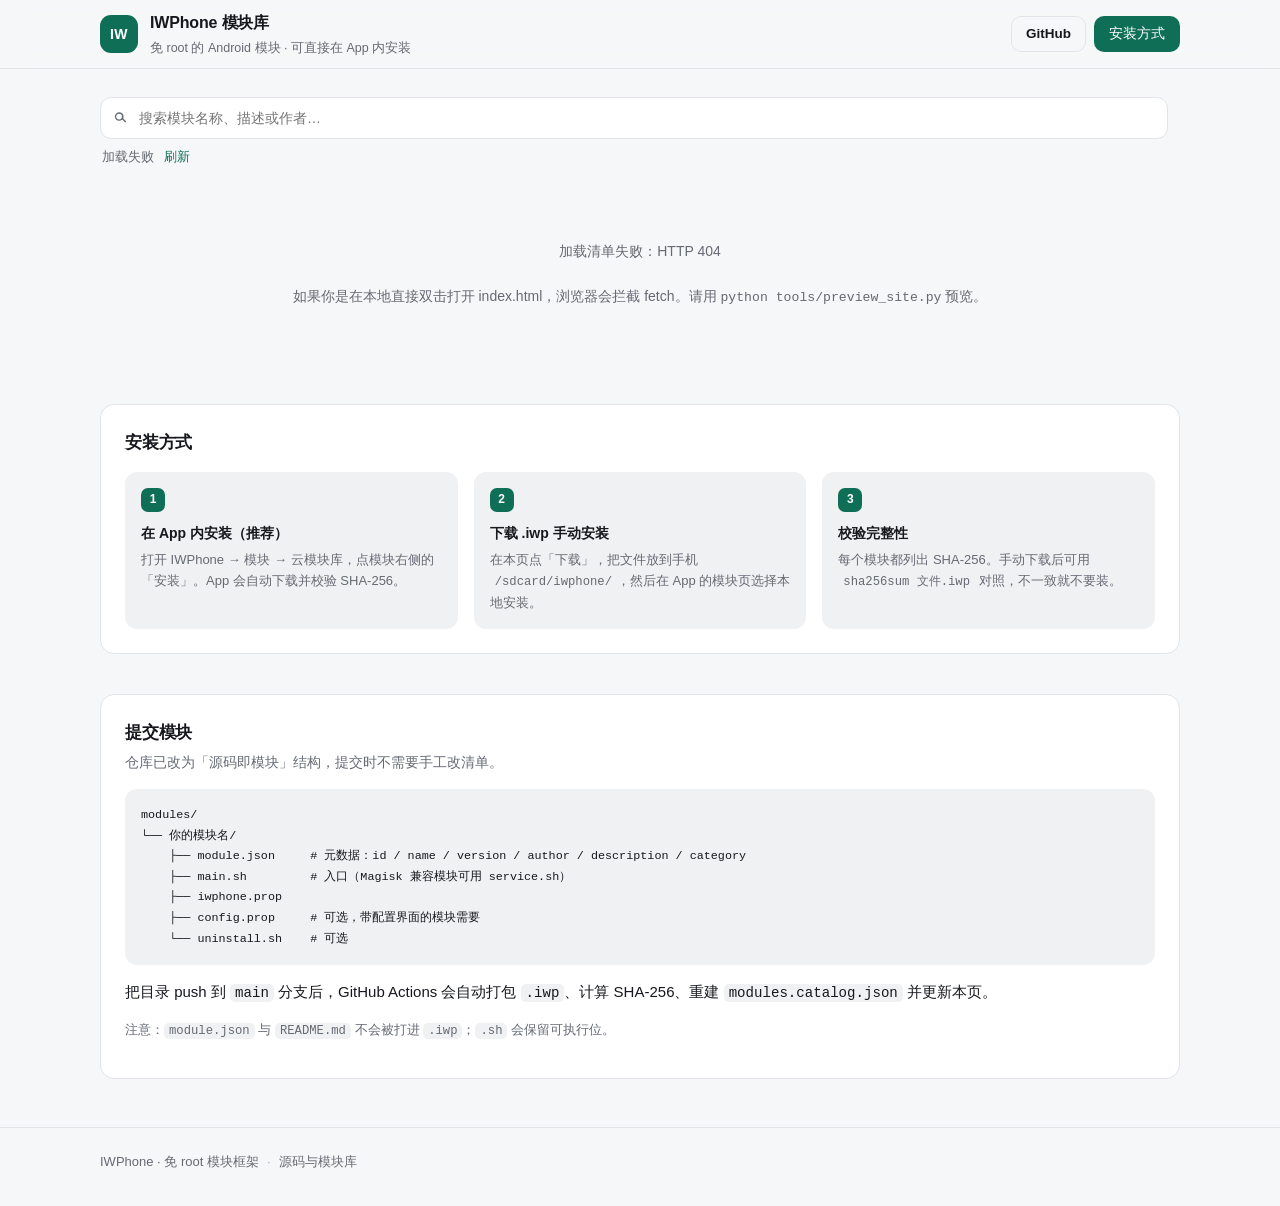
==== site/index.html @ dd9a0d45 "feat: 模块仓库改为源码即模块 + 自动构建 + 模块库网页 模块不再手工维护清单，modules/<id>/ 成为唯一事实来源：  - modules/<id>/module.json + 脚本" ====
<!DOCTYPE html>
<html lang="zh-CN">
<head>
<meta charset="UTF-8">
<meta name="viewport" content="width=device-width, initial-scale=1">
<title>IWPhone 模块库</title>
<meta name="description" content="IWPhone 免 root 模块库：浏览、搜索、下载 .iwp 模块。">
<link rel="stylesheet" href="assets/style.css">
</head>
<body>

<header class="site-header">
  <div class="wrap">
    <div class="brand">
      <div class="logo">IW</div>
      <div class="brand-text">
        <h1>IWPhone 模块库</h1>
        <p>免 root 的 Android 模块 · 可直接在 App 内安装</p>
      </div>
    </div>
    <nav class="header-actions">
      <a class="btn ghost" href="https://github.com/haothtrteen/IwphoneModules" target="_blank" rel="noopener">GitHub</a>
      <a class="btn primary" href="#install">安装方式</a>
    </nav>
  </div>
</header>

<main class="wrap">

  <section class="toolbar" aria-label="筛选与搜索">
    <div class="search-box">
      <svg viewBox="0 0 24 24" aria-hidden="true"><path d="M10 4a6 6 0 104.47 10.03l4.25 4.25 1.41-1.41-4.25-4.25A6 6 0 0010 4zm0 2a4 4 0 110 8 4 4 0 010-8z"/></svg>
      <input id="q" type="search" placeholder="搜索模块名称、描述或作者…" autocomplete="off" aria-label="搜索模块">
    </div>
    <div id="chips" class="chips" role="group" aria-label="分类筛选"></div>
  </section>

  <section class="meta-line">
    <span id="stat">正在加载模块清单…</span>
    <button id="reload" class="link-btn" type="button">刷新</button>
  </section>

  <section id="grid" class="grid" aria-live="polite"></section>

  <section id="install" class="panel">
    <h2>安装方式</h2>
    <div class="steps">
      <article class="step">
        <div class="step-no">1</div>
        <h3>在 App 内安装（推荐）</h3>
        <p>打开 IWPhone → 模块 → 云模块库，点模块右侧的「安装」。App 会自动下载并校验 SHA-256。</p>
      </article>
      <article class="step">
        <div class="step-no">2</div>
        <h3>下载 .iwp 手动安装</h3>
        <p>在本页点「下载」，把文件放到手机 <code>/sdcard/iwphone/</code>，然后在 App 的模块页选择本地安装。</p>
      </article>
      <article class="step">
        <div class="step-no">3</div>
        <h3>校验完整性</h3>
        <p>每个模块都列出 SHA-256。手动下载后可用 <code>sha256sum 文件.iwp</code> 对照，不一致就不要装。</p>
      </article>
    </div>
  </section>

  <section id="submit" class="panel">
    <h2>提交模块</h2>
    <p class="panel-lead">仓库已改为「源码即模块」结构，提交时不需要手工改清单。</p>
    <pre class="code"><code>modules/
└── 你的模块名/
    ├── module.json     # 元数据：id / name / version / author / description / category
    ├── main.sh         # 入口（Magisk 兼容模块可用 service.sh）
    ├── iwphone.prop
    ├── config.prop     # 可选，带配置界面的模块需要
    └── uninstall.sh    # 可选</code></pre>
    <p>把目录 push 到 <code>main</code> 分支后，GitHub Actions 会自动打包 <code>.iwp</code>、计算 SHA-256、重建
      <code>modules.catalog.json</code> 并更新本页。</p>
    <p class="muted">注意：<code>module.json</code> 与 <code>README.md</code> 不会被打进 <code>.iwp</code>；<code>.sh</code> 会保留可执行位。</p>
  </section>

</main>

<footer class="site-footer">
  <div class="wrap">
    <span>IWPhone · 免 root 模块框架</span>
    <span class="dot">·</span>
    <a href="https://github.com/haothtrteen/IwphoneModules" target="_blank" rel="noopener">源码与模块库</a>
  </div>
</footer>

<template id="card-tpl">
  <article class="card">
    <div class="card-top">
      <div class="badge" data-icon></div>
      <div class="card-title">
        <h3 data-name></h3>
        <span class="ver" data-ver></span>
      </div>
    </div>
    <p class="desc" data-desc></p>
    <div class="card-meta">
      <span data-size></span>
      <span class="sep">·</span>
      <span data-author></span>
    </div>
    <div class="card-actions">
      <a class="btn primary sm" data-download download>下载</a>
      <button class="btn ghost sm" type="button" data-detail>详情</button>
    </div>
    <div class="detail" hidden>
      <dl>
        <dt>模块 ID</dt><dd data-id></dd>
        <dt>分类</dt><dd data-cat></dd>
        <dt>大小</dt><dd data-size2></dd>
        <dt>SHA-256</dt><dd class="hash" data-sha></dd>
      </dl>
      <p class="hint">在 App 内安装时会自动校验 SHA-256；手动安装可用 sha256sum 对照。</p>
    </div>
  </article>
</template>

<script src="assets/app.js"></script>
</body>
</html>
---- site/assets/style.css ----
:root {
  --bg: #f6f7f8;
  --surface: #ffffff;
  --surface-2: #f0f1f3;
  --text: #16181d;
  --muted: #656a73;
  --border: #e2e4e9;
  --accent: #0f6e56;
  --accent-fg: #ffffff;
  --accent-soft: #e1f5ee;
  --shadow: 0 1px 2px rgba(16, 24, 40, .05), 0 8px 24px rgba(16, 24, 40, .06);
  --radius: 14px;
}

@media (prefers-color-scheme: dark) {
  :root {
    --bg: #0e1014;
    --surface: #161a21;
    --surface-2: #1c212a;
    --text: #e9eaee;
    --muted: #9aa0aa;
    --border: #262c36;
    --accent: #3ddc97;
    --accent-fg: #06231a;
    --accent-soft: #123227;
    --shadow: 0 1px 2px rgba(0, 0, 0, .4), 0 8px 28px rgba(0, 0, 0, .35);
  }
}

* { box-sizing: border-box; }

html { scroll-behavior: smooth; }

body {
  margin: 0;
  background: var(--bg);
  color: var(--text);
  font: 15px/1.6 -apple-system, BlinkMacSystemFont, "Segoe UI", "PingFang SC",
        "Hiragino Sans GB", "Microsoft YaHei", sans-serif;
  -webkit-font-smoothing: antialiased;
}

.wrap {
  max-width: 1120px;
  margin: 0 auto;
  padding: 0 20px;
}

/* ---------- header ---------- */

.site-header {
  position: sticky;
  top: 0;
  z-index: 20;
  background: color-mix(in srgb, var(--bg) 88%, transparent);
  backdrop-filter: blur(10px);
  border-bottom: 1px solid var(--border);
}

.site-header .wrap {
  display: flex;
  align-items: center;
  justify-content: space-between;
  gap: 16px;
  height: 68px;
}

.brand { display: flex; align-items: center; gap: 12px; min-width: 0; }

.logo {
  flex: none;
  width: 38px;
  height: 38px;
  border-radius: 11px;
  background: var(--accent);
  color: var(--accent-fg);
  display: grid;
  place-items: center;
  font-weight: 700;
  font-size: 14px;
  letter-spacing: .5px;
}

.brand-text h1 {
  margin: 0;
  font-size: 16px;
  font-weight: 650;
  letter-spacing: -.01em;
}

.brand-text p {
  margin: 2px 0 0;
  font-size: 12.5px;
  color: var(--muted);
  white-space: nowrap;
  overflow: hidden;
  text-overflow: ellipsis;
}

.header-actions { display: flex; gap: 8px; flex: none; }

/* ---------- buttons ---------- */

.btn {
  display: inline-flex;
  align-items: center;
  justify-content: center;
  gap: 6px;
  height: 36px;
  padding: 0 14px;
  border-radius: 10px;
  border: 1px solid transparent;
  font-size: 13.5px;
  font-weight: 550;
  text-decoration: none;
  cursor: pointer;
  transition: background .15s, border-color .15s, transform .05s;
  white-space: nowrap;
}

.btn:active { transform: translateY(1px); }

.btn.primary {
  background: var(--accent);
  color: var(--accent-fg);
}

.btn.primary:hover { filter: brightness(1.08); }

.btn.ghost {
  background: transparent;
  color: var(--text);
  border-color: var(--border);
}

.btn.ghost:hover { background: var(--surface-2); }

.btn.sm { height: 32px; padding: 0 12px; font-size: 13px; }

/* ---------- toolbar ---------- */

.toolbar {
  display: flex;
  flex-wrap: wrap;
  gap: 12px;
  align-items: center;
  margin: 28px 0 8px;
}

.search-box {
  position: relative;
  flex: 1 1 280px;
  min-width: 220px;
}

.search-box svg {
  position: absolute;
  left: 12px;
  top: 50%;
  width: 17px;
  height: 17px;
  transform: translateY(-50%);
  fill: var(--muted);
  pointer-events: none;
}

.search-box input {
  width: 100%;
  height: 42px;
  padding: 0 14px 0 38px;
  border-radius: 11px;
  border: 1px solid var(--border);
  background: var(--surface);
  color: var(--text);
  font-size: 14px;
  outline: none;
  transition: border-color .15s, box-shadow .15s;
}

.search-box input:focus {
  border-color: var(--accent);
  box-shadow: 0 0 0 3px color-mix(in srgb, var(--accent) 18%, transparent);
}

.chips { display: flex; flex-wrap: wrap; gap: 7px; }

.chip {
  height: 32px;
  padding: 0 13px;
  border-radius: 999px;
  border: 1px solid var(--border);
  background: var(--surface);
  color: var(--muted);
  font-size: 13px;
  cursor: pointer;
  transition: all .15s;
}

.chip:hover { color: var(--text); border-color: var(--muted); }

.chip[aria-pressed="true"] {
  background: var(--accent-soft);
  border-color: transparent;
  color: var(--accent);
  font-weight: 600;
}

/* ---------- meta ---------- */

.meta-line {
  display: flex;
  align-items: center;
  gap: 10px;
  margin: 6px 2px 16px;
  font-size: 13px;
  color: var(--muted);
}

.link-btn {
  border: 0;
  background: none;
  padding: 0;
  color: var(--accent);
  font: inherit;
  cursor: pointer;
}

.link-btn:hover { text-decoration: underline; }

/* ---------- grid / cards ---------- */

.grid {
  display: grid;
  grid-template-columns: repeat(auto-fill, minmax(300px, 1fr));
  gap: 14px;
}

.card {
  background: var(--surface);
  border: 1px solid var(--border);
  border-radius: var(--radius);
  padding: 16px;
  display: flex;
  flex-direction: column;
  box-shadow: var(--shadow);
  transition: border-color .15s, transform .15s;
}

.card:hover { border-color: color-mix(in srgb, var(--accent) 45%, var(--border)); }

.card-top { display: flex; gap: 11px; align-items: flex-start; }

.badge {
  flex: none;
  width: 40px;
  height: 40px;
  border-radius: 11px;
  display: grid;
  place-items: center;
  font-weight: 700;
  font-size: 15px;
  background: var(--accent-soft);
  color: var(--accent);
  text-transform: uppercase;
}

.card-title { min-width: 0; }

.card-title h3 {
  margin: 0;
  font-size: 15px;
  font-weight: 650;
  line-height: 1.35;
  letter-spacing: -.01em;
  overflow-wrap: anywhere;
}

.ver {
  display: inline-block;
  margin-top: 3px;
  font-size: 11.5px;
  color: var(--muted);
  font-variant-numeric: tabular-nums;
}

.desc {
  margin: 11px 0 0;
  font-size: 13.5px;
  line-height: 1.55;
  color: var(--muted);
  display: -webkit-box;
  -webkit-line-clamp: 3;
  -webkit-box-orient: vertical;
  overflow: hidden;
}

.card-meta {
  margin-top: 12px;
  font-size: 12.5px;
  color: var(--muted);
  font-variant-numeric: tabular-nums;
}

.sep { margin: 0 6px; opacity: .5; }

.card-actions {
  margin-top: 14px;
  display: flex;
  gap: 8px;
}

.card-actions .btn { flex: 1; }

.detail {
  margin-top: 14px;
  padding-top: 14px;
  border-top: 1px dashed var(--border);
}

.detail dl {
  display: grid;
  grid-template-columns: 76px 1fr;
  gap: 6px 10px;
  margin: 0;
  font-size: 12.5px;
}

.detail dt { color: var(--muted); }
.detail dd { margin: 0; overflow-wrap: anywhere; }

.hash {
  font-family: ui-monospace, SFMono-Regular, Menlo, Consolas, monospace;
  font-size: 11.5px;
  line-height: 1.5;
}

.hint {
  margin: 10px 0 0;
  font-size: 12px;
  color: var(--muted);
}

/* ---------- panels ---------- */

.panel {
  margin: 40px 0 0;
  padding: 24px;
  background: var(--surface);
  border: 1px solid var(--border);
  border-radius: var(--radius);
}

.panel h2 {
  margin: 0 0 4px;
  font-size: 17px;
  font-weight: 650;
  letter-spacing: -.01em;
}

.panel-lead { margin: 0 0 16px; color: var(--muted); font-size: 14px; }

.steps {
  display: grid;
  grid-template-columns: repeat(auto-fit, minmax(240px, 1fr));
  gap: 16px;
  margin-top: 16px;
}

.step {
  padding: 16px;
  background: var(--surface-2);
  border-radius: 12px;
}

.step-no {
  width: 24px;
  height: 24px;
  border-radius: 7px;
  background: var(--accent);
  color: var(--accent-fg);
  display: grid;
  place-items: center;
  font-size: 12px;
  font-weight: 700;
  margin-bottom: 10px;
}

.step h3 { margin: 0 0 6px; font-size: 14px; font-weight: 620; }
.step p { margin: 0; font-size: 13px; color: var(--muted); line-height: 1.6; }

.code {
  margin: 14px 0;
  padding: 16px;
  background: var(--surface-2);
  border-radius: 12px;
  overflow-x: auto;
  font-size: 12.5px;
  line-height: 1.65;
}

code {
  font-family: ui-monospace, SFMono-Regular, Menlo, Consolas, monospace;
  font-size: .94em;
}

.panel p code {
  padding: 1px 5px;
  background: var(--surface-2);
  border-radius: 5px;
}

.muted { color: var(--muted); font-size: 13px; }

/* ---------- footer ---------- */

.site-footer {
  margin-top: 48px;
  padding: 24px 0 36px;
  border-top: 1px solid var(--border);
  font-size: 13px;
  color: var(--muted);
}

.site-footer .wrap { display: flex; gap: 8px; flex-wrap: wrap; }
.site-footer a { color: var(--muted); text-decoration: none; }
.site-footer a:hover { color: var(--accent); }
.dot { opacity: .5; }

/* ---------- states ---------- */

.empty {
  grid-column: 1 / -1;
  padding: 56px 20px;
  text-align: center;
  color: var(--muted);
  font-size: 14px;
}

.skeleton {
  height: 196px;
  border-radius: var(--radius);
  background: linear-gradient(90deg, var(--surface), var(--surface-2), var(--surface));
  background-size: 200% 100%;
  animation: shimmer 1.2s infinite;
  border: 1px solid var(--border);
}

@keyframes shimmer {
  0% { background-position: 200% 0; }
  100% { background-position: -200% 0; }
}

@media (max-width: 640px) {
  .site-header .wrap { height: auto; padding: 12px 20px; flex-wrap: wrap; }
  .brand-text p { white-space: normal; }
  .header-actions { width: 100%; }
  .header-actions .btn { flex: 1; }
  .toolbar { margin-top: 18px; }
  .panel { padding: 18px; }
}
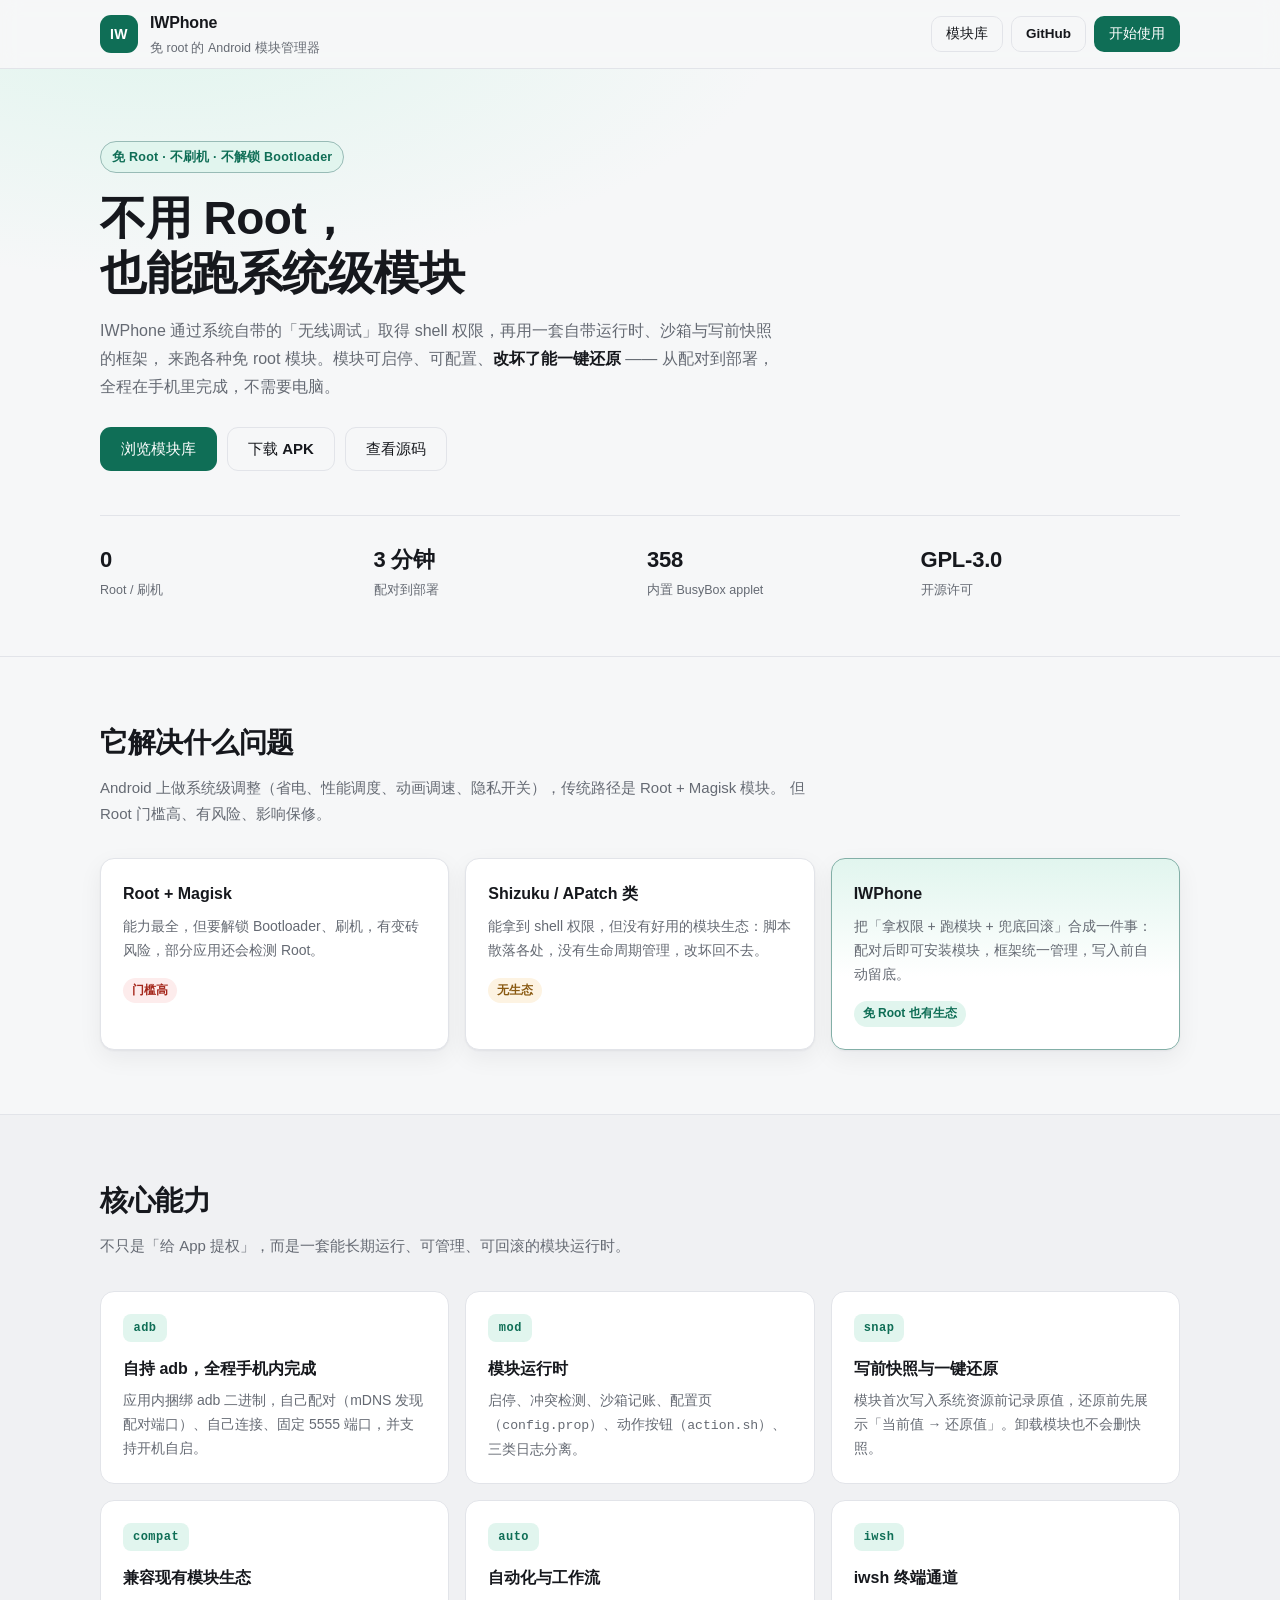
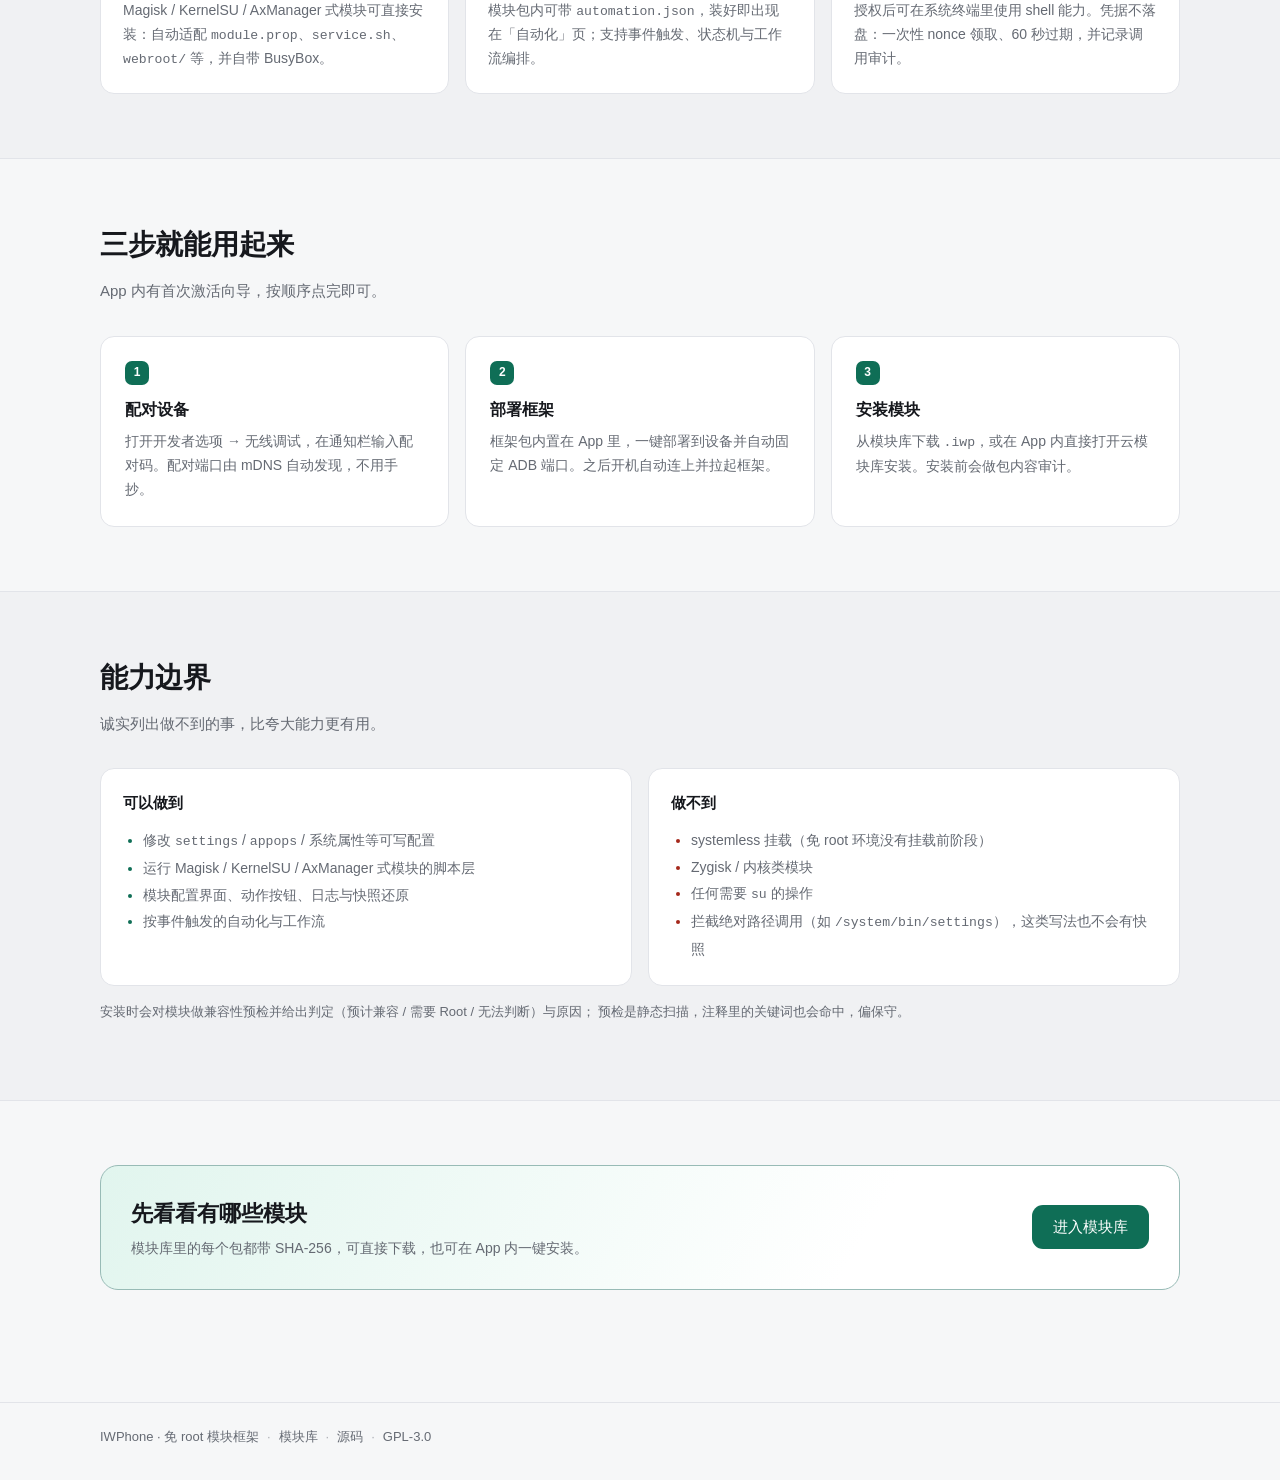
==== commit a3ec8c14: "feat(site): 站点根改为项目介绍页，模块库拆到 /modules.html - index.html 重写为介绍页：hero、问题与做法对比、核心能力、三步上手、   能力边界与底部 CTA" ====
--- a/site/index.html
+++ b/site/index.html
@@ -3,79 +3,196 @@
 <head>
 <meta charset="UTF-8">
 <meta name="viewport" content="width=device-width, initial-scale=1">
-<title>IWPhone 模块库</title>
-<meta name="description" content="IWPhone 免 root 模块库：浏览、搜索、下载 .iwp 模块。">
+<title>IWPhone · 免 root 的 Android 模块管理器</title>
+<meta name="description" content="IWPhone：不用 Root、不刷机，通过系统自带的无线调试取得 shell 权限，运行可管理、可回滚的 Android 模块。">
 <link rel="stylesheet" href="assets/style.css">
 </head>
 <body>
 
 <header class="site-header">
   <div class="wrap">
-    <div class="brand">
+    <a class="brand" href="index.html">
       <div class="logo">IW</div>
       <div class="brand-text">
-        <h1>IWPhone 模块库</h1>
-        <p>免 root 的 Android 模块 · 可直接在 App 内安装</p>
-      </div>
-    </div>
+        <h1>IWPhone</h1>
+        <p>免 root 的 Android 模块管理器</p>
+      </div>
+    </a>
     <nav class="header-actions">
+      <a class="btn ghost" href="modules.html">模块库</a>
       <a class="btn ghost" href="https://github.com/haothtrteen/IwphoneModules" target="_blank" rel="noopener">GitHub</a>
-      <a class="btn primary" href="#install">安装方式</a>
+      <a class="btn primary" href="#get-started">开始使用</a>
     </nav>
   </div>
 </header>
 
-<main class="wrap">
-
-  <section class="toolbar" aria-label="筛选与搜索">
-    <div class="search-box">
-      <svg viewBox="0 0 24 24" aria-hidden="true"><path d="M10 4a6 6 0 104.47 10.03l4.25 4.25 1.41-1.41-4.25-4.25A6 6 0 0010 4zm0 2a4 4 0 110 8 4 4 0 010-8z"/></svg>
-      <input id="q" type="search" placeholder="搜索模块名称、描述或作者…" autocomplete="off" aria-label="搜索模块">
-    </div>
-    <div id="chips" class="chips" role="group" aria-label="分类筛选"></div>
-  </section>
-
-  <section class="meta-line">
-    <span id="stat">正在加载模块清单…</span>
-    <button id="reload" class="link-btn" type="button">刷新</button>
-  </section>
-
-  <section id="grid" class="grid" aria-live="polite"></section>
-
-  <section id="install" class="panel">
-    <h2>安装方式</h2>
-    <div class="steps">
-      <article class="step">
-        <div class="step-no">1</div>
-        <h3>在 App 内安装（推荐）</h3>
-        <p>打开 IWPhone → 模块 → 云模块库，点模块右侧的「安装」。App 会自动下载并校验 SHA-256。</p>
-      </article>
-      <article class="step">
-        <div class="step-no">2</div>
-        <h3>下载 .iwp 手动安装</h3>
-        <p>在本页点「下载」，把文件放到手机 <code>/sdcard/iwphone/</code>，然后在 App 的模块页选择本地安装。</p>
-      </article>
-      <article class="step">
-        <div class="step-no">3</div>
-        <h3>校验完整性</h3>
-        <p>每个模块都列出 SHA-256。手动下载后可用 <code>sha256sum 文件.iwp</code> 对照，不一致就不要装。</p>
-      </article>
-    </div>
-  </section>
-
-  <section id="submit" class="panel">
-    <h2>提交模块</h2>
-    <p class="panel-lead">仓库已改为「源码即模块」结构，提交时不需要手工改清单。</p>
-    <pre class="code"><code>modules/
-└── 你的模块名/
-    ├── module.json     # 元数据：id / name / version / author / description / category
-    ├── main.sh         # 入口（Magisk 兼容模块可用 service.sh）
-    ├── iwphone.prop
-    ├── config.prop     # 可选，带配置界面的模块需要
-    └── uninstall.sh    # 可选</code></pre>
-    <p>把目录 push 到 <code>main</code> 分支后，GitHub Actions 会自动打包 <code>.iwp</code>、计算 SHA-256、重建
-      <code>modules.catalog.json</code> 并更新本页。</p>
-    <p class="muted">注意：<code>module.json</code> 与 <code>README.md</code> 不会被打进 <code>.iwp</code>；<code>.sh</code> 会保留可执行位。</p>
+<main>
+
+  <!-- ---------- Hero ---------- -->
+  <section class="hero">
+    <div class="wrap">
+      <span class="hero-badge">免 Root · 不刷机 · 不解锁 Bootloader</span>
+      <h1 class="hero-title">不用 Root，<br>也能跑系统级模块</h1>
+      <p class="hero-lead">
+        IWPhone 通过系统自带的「无线调试」取得 shell 权限，再用一套自带运行时、沙箱与写前快照的框架，
+        来跑各种免 root 模块。模块可启停、可配置、<strong>改坏了能一键还原</strong> ——
+        从配对到部署，全程在手机里完成，不需要电脑。
+      </p>
+      <div class="cta-row">
+        <a class="btn primary lg" href="modules.html">浏览模块库</a>
+        <a class="btn ghost lg" href="https://github.com/haothtrteen/IwphoneModules/releases" target="_blank" rel="noopener">下载 APK</a>
+        <a class="btn ghost lg" href="https://github.com/haothtrteen/IwphoneModules" target="_blank" rel="noopener">查看源码</a>
+      </div>
+      <div class="hero-stats">
+        <div><b>0</b><span>Root / 刷机</span></div>
+        <div><b>3 分钟</b><span>配对到部署</span></div>
+        <div><b>358</b><span>内置 BusyBox applet</span></div>
+        <div><b>GPL-3.0</b><span>开源许可</span></div>
+      </div>
+    </div>
+  </section>
+
+  <!-- ---------- 问题与做法 ---------- -->
+  <section class="section" id="why">
+    <div class="wrap">
+      <div class="section-head">
+        <h2>它解决什么问题</h2>
+        <p>Android 上做系统级调整（省电、性能调度、动画调速、隐私开关），传统路径是 Root + Magisk 模块。
+          但 Root 门槛高、有风险、影响保修。</p>
+      </div>
+      <div class="compare">
+        <article class="compare-card">
+          <h3>Root + Magisk</h3>
+          <p>能力最全，但要解锁 Bootloader、刷机，有变砖风险，部分应用还会检测 Root。</p>
+          <span class="tag bad">门槛高</span>
+        </article>
+        <article class="compare-card">
+          <h3>Shizuku / APatch 类</h3>
+          <p>能拿到 shell 权限，但没有好用的模块生态：脚本散落各处，没有生命周期管理，改坏回不去。</p>
+          <span class="tag warn">无生态</span>
+        </article>
+        <article class="compare-card accent">
+          <h3>IWPhone</h3>
+          <p>把「拿权限 + 跑模块 + 兜底回滚」合成一件事：配对后即可安装模块，框架统一管理，写入前自动留底。</p>
+          <span class="tag good">免 Root 也有生态</span>
+        </article>
+      </div>
+    </div>
+  </section>
+
+  <!-- ---------- 核心能力 ---------- -->
+  <section class="section alt" id="features">
+    <div class="wrap">
+      <div class="section-head">
+        <h2>核心能力</h2>
+        <p>不只是「给 App 提权」，而是一套能长期运行、可管理、可回滚的模块运行时。</p>
+      </div>
+      <div class="features">
+        <article class="feature">
+          <div class="feature-icon">adb</div>
+          <h3>自持 adb，全程手机内完成</h3>
+          <p>应用内捆绑 adb 二进制，自己配对（mDNS 发现配对端口）、自己连接、固定 5555 端口，并支持开机自启。</p>
+        </article>
+        <article class="feature">
+          <div class="feature-icon">mod</div>
+          <h3>模块运行时</h3>
+          <p>启停、冲突检测、沙箱记账、配置页（<code>config.prop</code>）、动作按钮（<code>action.sh</code>）、三类日志分离。</p>
+        </article>
+        <article class="feature">
+          <div class="feature-icon">snap</div>
+          <h3>写前快照与一键还原</h3>
+          <p>模块首次写入系统资源前记录原值，还原前先展示「当前值 → 还原值」。卸载模块也不会删快照。</p>
+        </article>
+        <article class="feature">
+          <div class="feature-icon">compat</div>
+          <h3>兼容现有模块生态</h3>
+          <p>Magisk / KernelSU / AxManager 式模块可直接安装：自动适配 <code>module.prop</code>、<code>service.sh</code>、
+            <code>webroot/</code> 等，并自带 BusyBox。</p>
+        </article>
+        <article class="feature">
+          <div class="feature-icon">auto</div>
+          <h3>自动化与工作流</h3>
+          <p>模块包内可带 <code>automation.json</code>，装好即出现在「自动化」页；支持事件触发、状态机与工作流编排。</p>
+        </article>
+        <article class="feature">
+          <div class="feature-icon">iwsh</div>
+          <h3>iwsh 终端通道</h3>
+          <p>授权后可在系统终端里使用 shell 能力。凭据不落盘：一次性 nonce 领取、60 秒过期，并记录调用审计。</p>
+        </article>
+      </div>
+    </div>
+  </section>
+
+  <!-- ---------- 三步上手 ---------- -->
+  <section class="section" id="get-started">
+    <div class="wrap">
+      <div class="section-head">
+        <h2>三步就能用起来</h2>
+        <p>App 内有首次激活向导，按顺序点完即可。</p>
+      </div>
+      <div class="steps-lg">
+        <article class="step-lg">
+          <div class="step-no">1</div>
+          <h3>配对设备</h3>
+          <p>打开开发者选项 → 无线调试，在通知栏输入配对码。配对端口由 mDNS 自动发现，不用手抄。</p>
+        </article>
+        <article class="step-lg">
+          <div class="step-no">2</div>
+          <h3>部署框架</h3>
+          <p>框架包内置在 App 里，一键部署到设备并自动固定 ADB 端口。之后开机自动连上并拉起框架。</p>
+        </article>
+        <article class="step-lg">
+          <div class="step-no">3</div>
+          <h3>安装模块</h3>
+          <p>从模块库下载 <code>.iwp</code>，或在 App 内直接打开云模块库安装。安装前会做包内容审计。</p>
+        </article>
+      </div>
+    </div>
+  </section>
+
+  <!-- ---------- 边界 ---------- -->
+  <section class="section alt" id="limits">
+    <div class="wrap">
+      <div class="section-head">
+        <h2>能力边界</h2>
+        <p>诚实列出做不到的事，比夸大能力更有用。</p>
+      </div>
+      <div class="spec-grid">
+        <div class="spec">
+          <h3>可以做到</h3>
+          <ul class="ok">
+            <li>修改 <code>settings</code> / <code>appops</code> / 系统属性等可写配置</li>
+            <li>运行 Magisk / KernelSU / AxManager 式模块的脚本层</li>
+            <li>模块配置界面、动作按钮、日志与快照还原</li>
+            <li>按事件触发的自动化与工作流</li>
+          </ul>
+        </div>
+        <div class="spec">
+          <h3>做不到</h3>
+          <ul class="no">
+            <li>systemless 挂载（免 root 环境没有挂载前阶段）</li>
+            <li>Zygisk / 内核类模块</li>
+            <li>任何需要 <code>su</code> 的操作</li>
+            <li>拦截绝对路径调用（如 <code>/system/bin/settings</code>），这类写法也不会有快照</li>
+          </ul>
+        </div>
+      </div>
+      <p class="muted">安装时会对模块做兼容性预检并给出判定（预计兼容 / 需要 Root / 无法判断）与原因；
+        预检是静态扫描，注释里的关键词也会命中，偏保守。</p>
+    </div>
+  </section>
+
+  <!-- ---------- CTA ---------- -->
+  <section class="section">
+    <div class="wrap">
+      <div class="cta-panel">
+        <div>
+          <h2>先看看有哪些模块</h2>
+          <p>模块库里的每个包都带 SHA-256，可直接下载，也可在 App 内一键安装。</p>
+        </div>
+        <a class="btn primary lg" href="modules.html">进入模块库</a>
+      </div>
+    </div>
   </section>
 
 </main>
@@ -84,41 +201,13 @@
   <div class="wrap">
     <span>IWPhone · 免 root 模块框架</span>
     <span class="dot">·</span>
-    <a href="https://github.com/haothtrteen/IwphoneModules" target="_blank" rel="noopener">源码与模块库</a>
+    <a href="modules.html">模块库</a>
+    <span class="dot">·</span>
+    <a href="https://github.com/haothtrteen/IwphoneModules" target="_blank" rel="noopener">源码</a>
+    <span class="dot">·</span>
+    <span>GPL-3.0</span>
   </div>
 </footer>
 
-<template id="card-tpl">
-  <article class="card">
-    <div class="card-top">
-      <div class="badge" data-icon></div>
-      <div class="card-title">
-        <h3 data-name></h3>
-        <span class="ver" data-ver></span>
-      </div>
-    </div>
-    <p class="desc" data-desc></p>
-    <div class="card-meta">
-      <span data-size></span>
-      <span class="sep">·</span>
-      <span data-author></span>
-    </div>
-    <div class="card-actions">
-      <a class="btn primary sm" data-download download>下载</a>
-      <button class="btn ghost sm" type="button" data-detail>详情</button>
-    </div>
-    <div class="detail" hidden>
-      <dl>
-        <dt>模块 ID</dt><dd data-id></dd>
-        <dt>分类</dt><dd data-cat></dd>
-        <dt>大小</dt><dd data-size2></dd>
-        <dt>SHA-256</dt><dd class="hash" data-sha></dd>
-      </dl>
-      <p class="hint">在 App 内安装时会自动校验 SHA-256；手动安装可用 sha256sum 对照。</p>
-    </div>
-  </article>
-</template>
-
-<script src="assets/app.js"></script>
 </body>
 </html>
--- a/site/assets/style.css
+++ b/site/assets/style.css
@@ -458,3 +458,225 @@
   .toolbar { margin-top: 18px; }
   .panel { padding: 18px; }
 }
+
+/* ==========================================================
+   介绍页（index.html）
+   ========================================================== */
+
+a.brand { text-decoration: none; color: inherit; }
+
+/* ---------- Hero ---------- */
+
+.hero {
+  padding: 72px 0 56px;
+  border-bottom: 1px solid var(--border);
+  background:
+    radial-gradient(900px 380px at 12% -10%, var(--accent-soft), transparent 70%),
+    var(--bg);
+}
+
+.hero-badge {
+  display: inline-block;
+  padding: 5px 11px;
+  border-radius: 999px;
+  border: 1px solid color-mix(in srgb, var(--accent) 35%, var(--border));
+  background: var(--accent-soft);
+  color: var(--accent);
+  font-size: 12.5px;
+  font-weight: 600;
+  letter-spacing: .02em;
+}
+
+.hero-title {
+  margin: 18px 0 16px;
+  font-size: clamp(30px, 5vw, 46px);
+  line-height: 1.2;
+  letter-spacing: -.01em;
+}
+
+.hero-lead {
+  max-width: 680px;
+  margin: 0 0 26px;
+  color: var(--muted);
+  font-size: 16px;
+  line-height: 1.75;
+}
+
+.hero-lead strong { color: var(--text); }
+
+.cta-row { display: flex; gap: 10px; flex-wrap: wrap; }
+
+.btn.lg { height: 44px; padding: 0 20px; font-size: 15px; border-radius: 11px; }
+
+.hero-stats {
+  display: grid;
+  grid-template-columns: repeat(4, minmax(0, 1fr));
+  gap: 14px;
+  margin-top: 44px;
+  padding-top: 26px;
+  border-top: 1px solid var(--border);
+}
+
+.hero-stats div { display: flex; flex-direction: column; gap: 2px; }
+.hero-stats b { font-size: 22px; letter-spacing: -.01em; }
+.hero-stats span { color: var(--muted); font-size: 12.5px; }
+
+/* ---------- 通用 section ---------- */
+
+.section { padding: 64px 0; }
+.section.alt {
+  background: var(--surface-2);
+  border-top: 1px solid var(--border);
+  border-bottom: 1px solid var(--border);
+}
+
+.section-head { max-width: 720px; margin-bottom: 32px; }
+.section-head h2 {
+  margin: 0 0 10px;
+  font-size: clamp(22px, 3vw, 28px);
+  letter-spacing: -.01em;
+}
+.section-head p { margin: 0; color: var(--muted); font-size: 15px; line-height: 1.7; }
+
+/* ---------- 对比三栏 ---------- */
+
+.compare {
+  display: grid;
+  grid-template-columns: repeat(3, minmax(0, 1fr));
+  gap: 16px;
+}
+
+.compare-card {
+  padding: 22px;
+  border: 1px solid var(--border);
+  border-radius: var(--radius);
+  background: var(--surface);
+  box-shadow: var(--shadow);
+}
+
+.compare-card.accent {
+  border-color: color-mix(in srgb, var(--accent) 45%, var(--border));
+  background: linear-gradient(180deg, var(--accent-soft), var(--surface) 62%);
+}
+
+.compare-card h3 { margin: 0 0 8px; font-size: 16px; }
+.compare-card p { margin: 0 0 14px; color: var(--muted); font-size: 14px; line-height: 1.7; }
+
+.tag {
+  display: inline-block;
+  padding: 3px 9px;
+  border-radius: 999px;
+  font-size: 12px;
+  font-weight: 600;
+}
+.tag.bad { background: #fdecec; color: #a5271b; }
+.tag.warn { background: #fdf3e2; color: #8a5a12; }
+.tag.good { background: var(--accent-soft); color: var(--accent); }
+
+/* ---------- 能力卡片 ---------- */
+
+.features {
+  display: grid;
+  grid-template-columns: repeat(3, minmax(0, 1fr));
+  gap: 16px;
+}
+
+.feature {
+  padding: 22px;
+  border: 1px solid var(--border);
+  border-radius: var(--radius);
+  background: var(--surface);
+}
+
+.feature h3 { margin: 14px 0 8px; font-size: 16px; }
+.feature p { margin: 0; color: var(--muted); font-size: 14px; line-height: 1.7; }
+
+.feature-icon {
+  display: inline-grid;
+  place-items: center;
+  min-width: 44px;
+  height: 28px;
+  padding: 0 10px;
+  border-radius: 8px;
+  background: var(--accent-soft);
+  color: var(--accent);
+  font: 600 12px/1 ui-monospace, SFMono-Regular, Menlo, monospace;
+  letter-spacing: .04em;
+}
+
+/* ---------- 三步 ---------- */
+
+.steps-lg {
+  display: grid;
+  grid-template-columns: repeat(3, minmax(0, 1fr));
+  gap: 16px;
+}
+
+.step-lg {
+  position: relative;
+  padding: 24px;
+  border: 1px solid var(--border);
+  border-radius: var(--radius);
+  background: var(--surface);
+}
+
+.step-lg h3 { margin: 12px 0 8px; font-size: 16px; }
+.step-lg p { margin: 0; color: var(--muted); font-size: 14px; line-height: 1.7; }
+
+/* ---------- 边界 ---------- */
+
+.spec-grid {
+  display: grid;
+  grid-template-columns: repeat(2, minmax(0, 1fr));
+  gap: 16px;
+  margin-bottom: 16px;
+}
+
+.spec {
+  padding: 22px;
+  border: 1px solid var(--border);
+  border-radius: var(--radius);
+  background: var(--surface);
+}
+
+.spec h3 { margin: 0 0 12px; font-size: 15px; }
+
+.spec ul { margin: 0; padding-left: 20px; color: var(--muted); font-size: 14px; line-height: 1.9; }
+.spec ul.ok li::marker { color: var(--accent); }
+.spec ul.no li::marker { color: #a5271b; }
+
+/* ---------- 底部 CTA ---------- */
+
+.cta-panel {
+  display: flex;
+  align-items: center;
+  justify-content: space-between;
+  gap: 24px;
+  padding: 30px;
+  border: 1px solid color-mix(in srgb, var(--accent) 35%, var(--border));
+  border-radius: 18px;
+  background: linear-gradient(120deg, var(--accent-soft), var(--surface) 70%);
+}
+
+.cta-panel h2 { margin: 0 0 6px; font-size: 22px; }
+.cta-panel p { margin: 0; color: var(--muted); font-size: 14px; }
+
+/* ---------- 响应式 ---------- */
+
+@media (max-width: 900px) {
+  .features, .compare, .steps-lg { grid-template-columns: repeat(2, minmax(0, 1fr)); }
+  .hero-stats { grid-template-columns: repeat(2, minmax(0, 1fr)); gap: 18px; }
+}
+
+@media (max-width: 640px) {
+  .hero { padding: 44px 0 36px; }
+  .section { padding: 44px 0; }
+  .features, .compare, .steps-lg, .spec-grid { grid-template-columns: 1fr; }
+  .cta-panel { flex-direction: column; align-items: flex-start; }
+  .cta-panel .btn { width: 100%; justify-content: center; }
+}
+
+@media (prefers-color-scheme: dark) {
+  .tag.bad { background: #3a1d1a; color: #ff9b8f; }
+  .tag.warn { background: #3a2e17; color: #f0c274; }
+}
